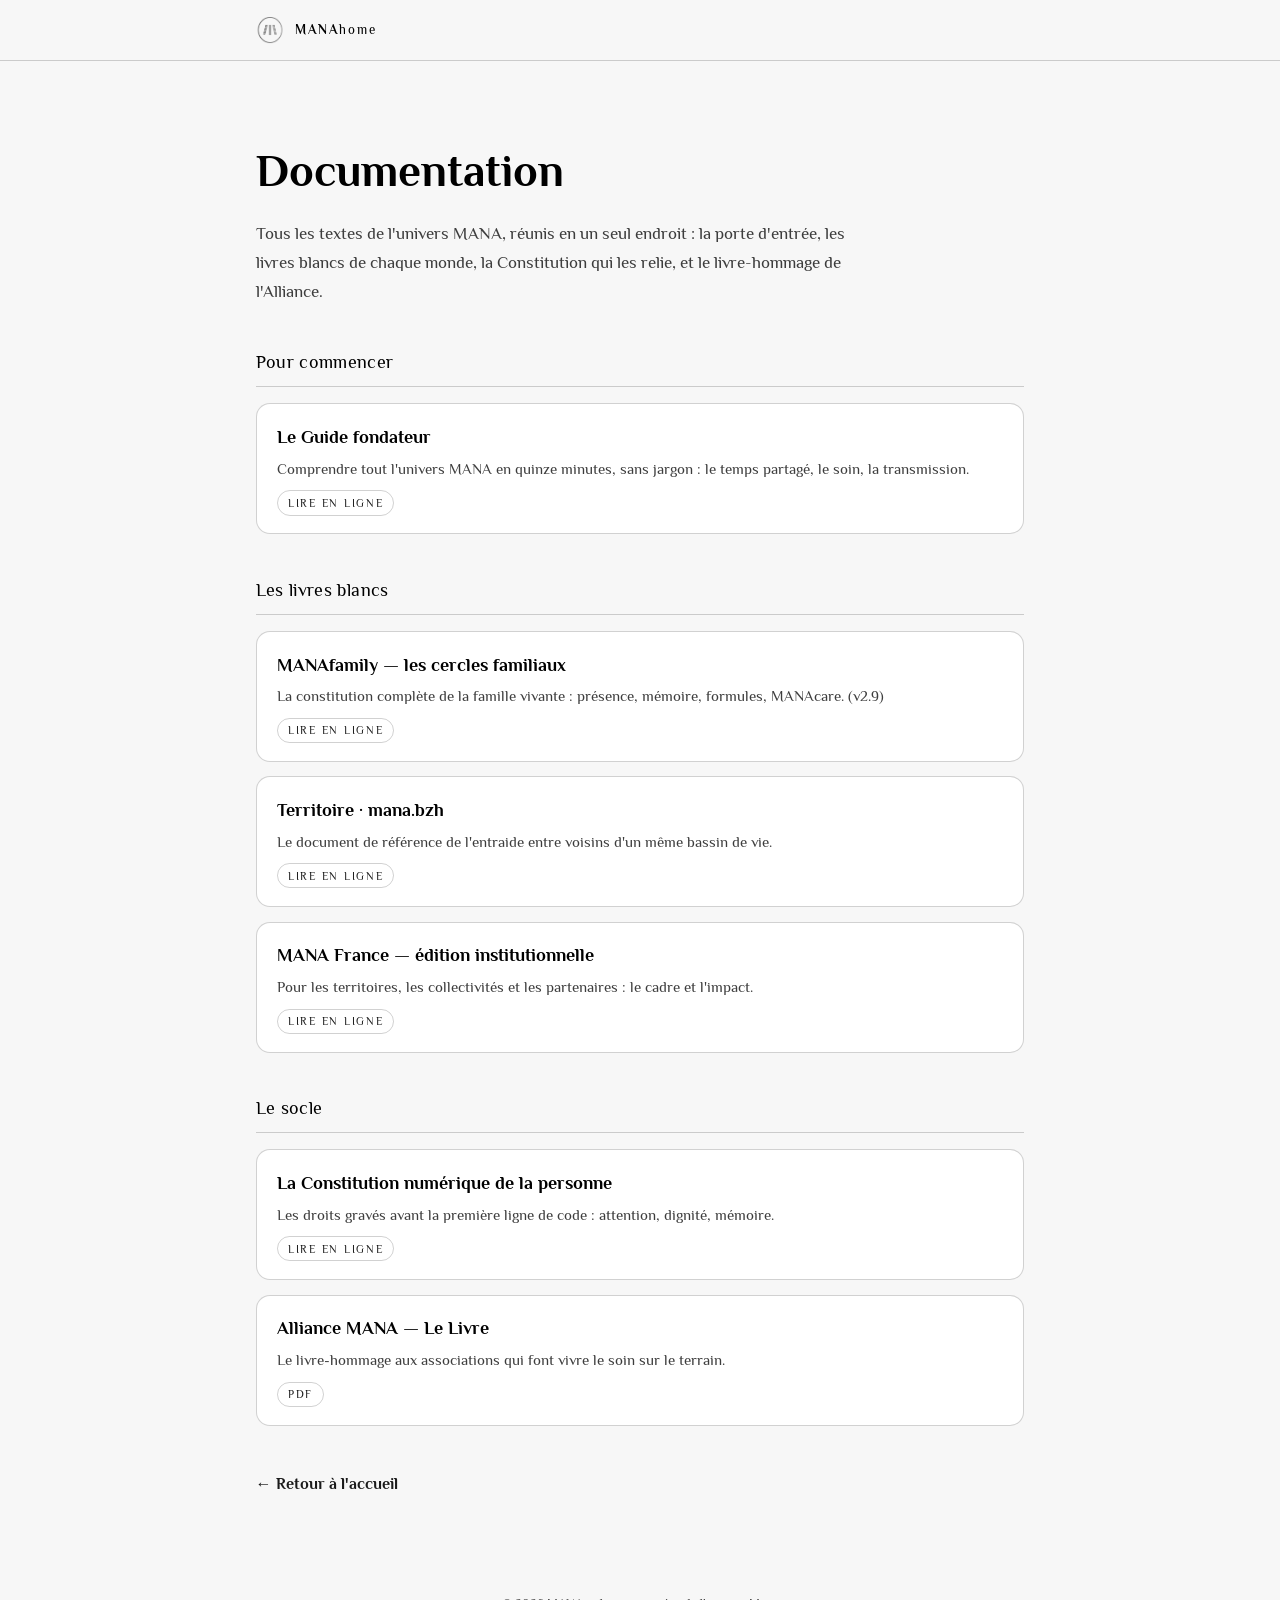
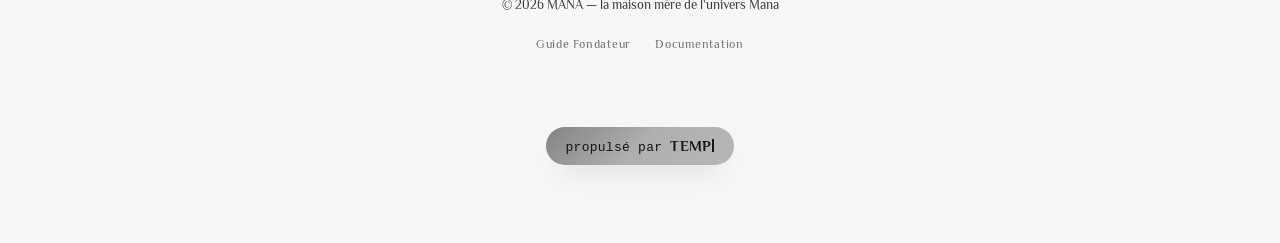
==== documentation.html @ 2c9e3135 "chore(badge): lien « propulsé par TEMPOsystem » → temposystem.eu Changement apparu dans l'arbre de t" ====
<!doctype html>
<html lang="fr">
<head>
<meta charset="UTF-8">
<meta name="viewport" content="width=device-width, initial-scale=1.0">
<title>Documentation — MANA</title>
<meta name="description" content="Tous les documents de l'univers MANA : le Guide fondateur, les livres blancs (MANAfamily, Territoire, MANA France), la Constitution numérique et le Livre de l'Alliance.">
<meta name="robots" content="index, follow">
<link rel="canonical" href="https://manahome.org/documentation.html">
<link href="https://fonts.googleapis.com/css2?family=Philosopher:ital,wght@0,400;0,700;1,400&display=swap" rel="stylesheet">
<style>
  :root{color-scheme:light;--kaki:#000000;--texte:#111111;--brume:#3d3d3d;--encre:#000000;
    --mousse:#1a1a1a;--filet:rgba(0, 0, 0, .18);--fond:#f7f7f7;
    --serif:'Philosopher','Iowan Old Style',Georgia,serif}
  *{box-sizing:border-box}
  body{margin:0;font-family:var(--serif);color:var(--texte);line-height:1.7;background:var(--fond)}
  header{border-bottom:1px solid var(--filet)}
  .nav{max-width:820px;margin:0 auto;padding:1rem 1.6rem;display:flex;align-items:center;gap:.7rem}
  .nav img{width:28px;height:28px;filter:grayscale(1)}
  .nav a{text-decoration:none;color:var(--encre);font-weight:700;letter-spacing:.16em;
    text-transform:uppercase;font-size:13px}
  main{max-width:820px;margin:0 auto;padding:clamp(2.5rem,6vw,4.5rem) 1.6rem 4rem}
  h1{font-family:var(--serif);color:var(--kaki);font-size:clamp(2rem,5vw,2.8rem);margin:0 0 .6rem}
  .intro{color:var(--brume);font-size:1.08rem;max-width:60ch;margin:0 0 2.6rem}
  h2{font-family:var(--serif);color:var(--kaki);font-weight:400;font-size:1.1rem;
    letter-spacing:.02em;margin:2.6rem 0 1rem;padding-bottom:.5rem;border-bottom:1px solid var(--filet)}
  .docs{display:grid;grid-template-columns:1fr;gap:.9rem;margin:0}
  .doc{display:block;background:#fff;border:1px solid var(--filet);border-radius:14px;
    padding:1.1rem 1.3rem;text-decoration:none;color:inherit;
    transition:border-color .18s ease, transform .18s ease, box-shadow .18s ease}
  .doc:hover{border-color:var(--kaki);transform:translateY(-2px);box-shadow:0 12px 30px -18px rgba(0,0,0,.5)}
  .doc b{display:block;font-size:1.12rem;color:var(--encre);margin-bottom:.2rem}
  .doc span{display:block;color:var(--brume);font-size:.95rem}
  .doc .fmt{display:inline-block;margin-top:.55rem;font-size:.68rem;letter-spacing:.16em;
    text-transform:uppercase;color:var(--mousse);border:1px solid var(--filet);
    border-radius:999px;padding:.15rem .6rem}
  .doc-pair{display:grid;grid-template-columns:1fr 1fr;gap:.9rem}
  @media(max-width:560px){.doc-pair{grid-template-columns:1fr}}
  .back{display:inline-block;margin-top:2.8rem;color:var(--mousse);text-decoration:none;font-weight:700}
  footer{text-align:center;color:var(--brume);font-size:.82rem;padding:2rem 1.6rem 3rem}
</style>
</head>
<body>
<header>
  <nav class="nav">
    <img src="Logo_MANA_Symbol_logo.png" alt="MANA">
    <a href="index.html">MANA<span style="font-weight:400;text-transform:lowercase">home</span></a>
  </nav>
</header>
<main>
  <h1>Documentation</h1>
  <p class="intro">Tous les textes de l'univers MANA, réunis en un seul endroit&nbsp;: la porte d'entrée,
  les livres blancs de chaque monde, la Constitution qui les relie, et le livre-hommage de l'Alliance.</p>

  <h2>Pour commencer</h2>
  <div class="docs">
    <a class="doc" href="guide-fondateur.html">
      <b>Le Guide fondateur</b>
      <span>Comprendre tout l'univers MANA en quinze minutes, sans jargon&nbsp;: le temps partagé, le soin, la transmission.</span>
      <span class="fmt">Lire en ligne</span>
    </a>
  </div>

  <h2>Les livres blancs</h2>
  <div class="docs">
    <a class="doc" href="https://manafamily.org/livre-blanc.html">
      <b>MANAfamily — les cercles familiaux</b>
      <span>La constitution complète de la famille vivante&nbsp;: présence, mémoire, formules, MANAcare. (v2.9)</span>
      <span class="fmt">Lire en ligne</span>
    </a>
    <a class="doc" href="https://www.mana.bzh/livre-blanc">
      <b>Territoire · mana.bzh</b>
      <span>Le document de référence de l'entraide entre voisins d'un même bassin de vie.</span>
      <span class="fmt">Lire en ligne</span>
    </a>
    <a class="doc" href="https://manafrance.org/livre-blanc/">
      <b>MANA France — édition institutionnelle</b>
      <span>Pour les territoires, les collectivités et les partenaires&nbsp;: le cadre et l'impact.</span>
      <span class="fmt">Lire en ligne</span>
    </a>
  </div>

  <h2>Le socle</h2>
  <div class="docs">
    <a class="doc" href="https://constitution.manahome.org">
      <b>La Constitution numérique de la personne</b>
      <span>Les droits gravés avant la première ligne de code&nbsp;: attention, dignité, mémoire.</span>
      <span class="fmt">Lire en ligne</span>
    </a>
    <a class="doc" href="Alliance-MANA-Le-Livre.pdf" download>
      <b>Alliance MANA — Le Livre</b>
      <span>Le livre-hommage aux associations qui font vivre le soin sur le terrain.</span>
      <span class="fmt">PDF</span>
    </a>
  </div>

  <a class="back" href="index.html">← Retour à l'accueil</a>
</main>
<footer>© 2026 MANA — la maison mère de l'univers Mana
  <nav aria-label="Références" style="width:100%;display:flex;gap:1.5rem;justify-content:center;margin-top:1.1rem;font-size:.78rem;letter-spacing:.06em">
    <a href="guide-fondateur.html" style="color:inherit;opacity:.72;text-decoration:none">Guide Fondateur</a>
    <a href="documentation.html" style="color:inherit;opacity:.72;text-decoration:none">Documentation</a>
  </nav>
  <!-- propulsé par TEMPOsystem (badge commun univers MANA) -->
  <style>@keyframes ptBlink{50%{opacity:0}}</style>
  <div style="width:100vw;margin-left:calc(50% - 50vw);margin-top:2rem;padding:40px 20px 30px;display:flex;justify-content:center;box-sizing:border-box">
    <a href="https://temposystem.eu" target="_blank" rel="noopener noreferrer" aria-label="propulsé par TEMPOsystem" style="display:inline-flex;align-items:center;min-height:38px;padding:9px 20px;border-radius:999px;background:linear-gradient(135deg,#838383,#afafaf,#b7b7b7);color:#141414;text-decoration:none;box-shadow:0 14px 30px -15px rgba(131, 131, 131, .55);white-space:nowrap;letter-spacing:.02em;line-height:1"><span class="pt-line" style="color:#141414"></span><span class="pt-caret" aria-hidden="true" style="display:inline-block;width:2px;height:1em;margin-left:1px;background:#141414;vertical-align:-.1em;animation:ptBlink 1s steps(1) infinite"></span></a>
  </div>
</footer>
<script>
(function(){var segs=[['propulsé par ','SF Mono',400,13],['TEMPO','Philosopher',700,15],['system','SF Mono',400,13]];var full=segs.reduce(function(a,s){return a+s[0];},'');var line=document.querySelector('.pt-line');var caret=document.querySelector('.pt-caret');if(!line)return;function fnt(f){return f==='Philosopher'?"'Philosopher',Georgia,serif":"'SF Mono',ui-monospace,'SFMono-Regular',Menlo,monospace";}function render(n){var out='',c=0;for(var k=0;k<segs.length;k++){var t=segs[k][0];if(c>=n)break;var take=Math.min(t.length,n-c);out+='<span style="font-family:'+fnt(segs[k][1])+';font-weight:'+segs[k][2]+';font-size:'+segs[k][3]+'px">'+t.slice(0,take)+'</span>';c+=take;}line.innerHTML=out;}if(matchMedia('(prefers-reduced-motion: reduce)').matches){render(full.length);if(caret)caret.style.display='none';return;}var i=0;setTimeout(function tick(){i++;render(i);if(i<full.length)setTimeout(tick,62);else if(caret){caret.style.animation='none';caret.style.transition='opacity .5s ease .8s';caret.style.opacity='0';}},450);})();
</script>
</body>
</html>
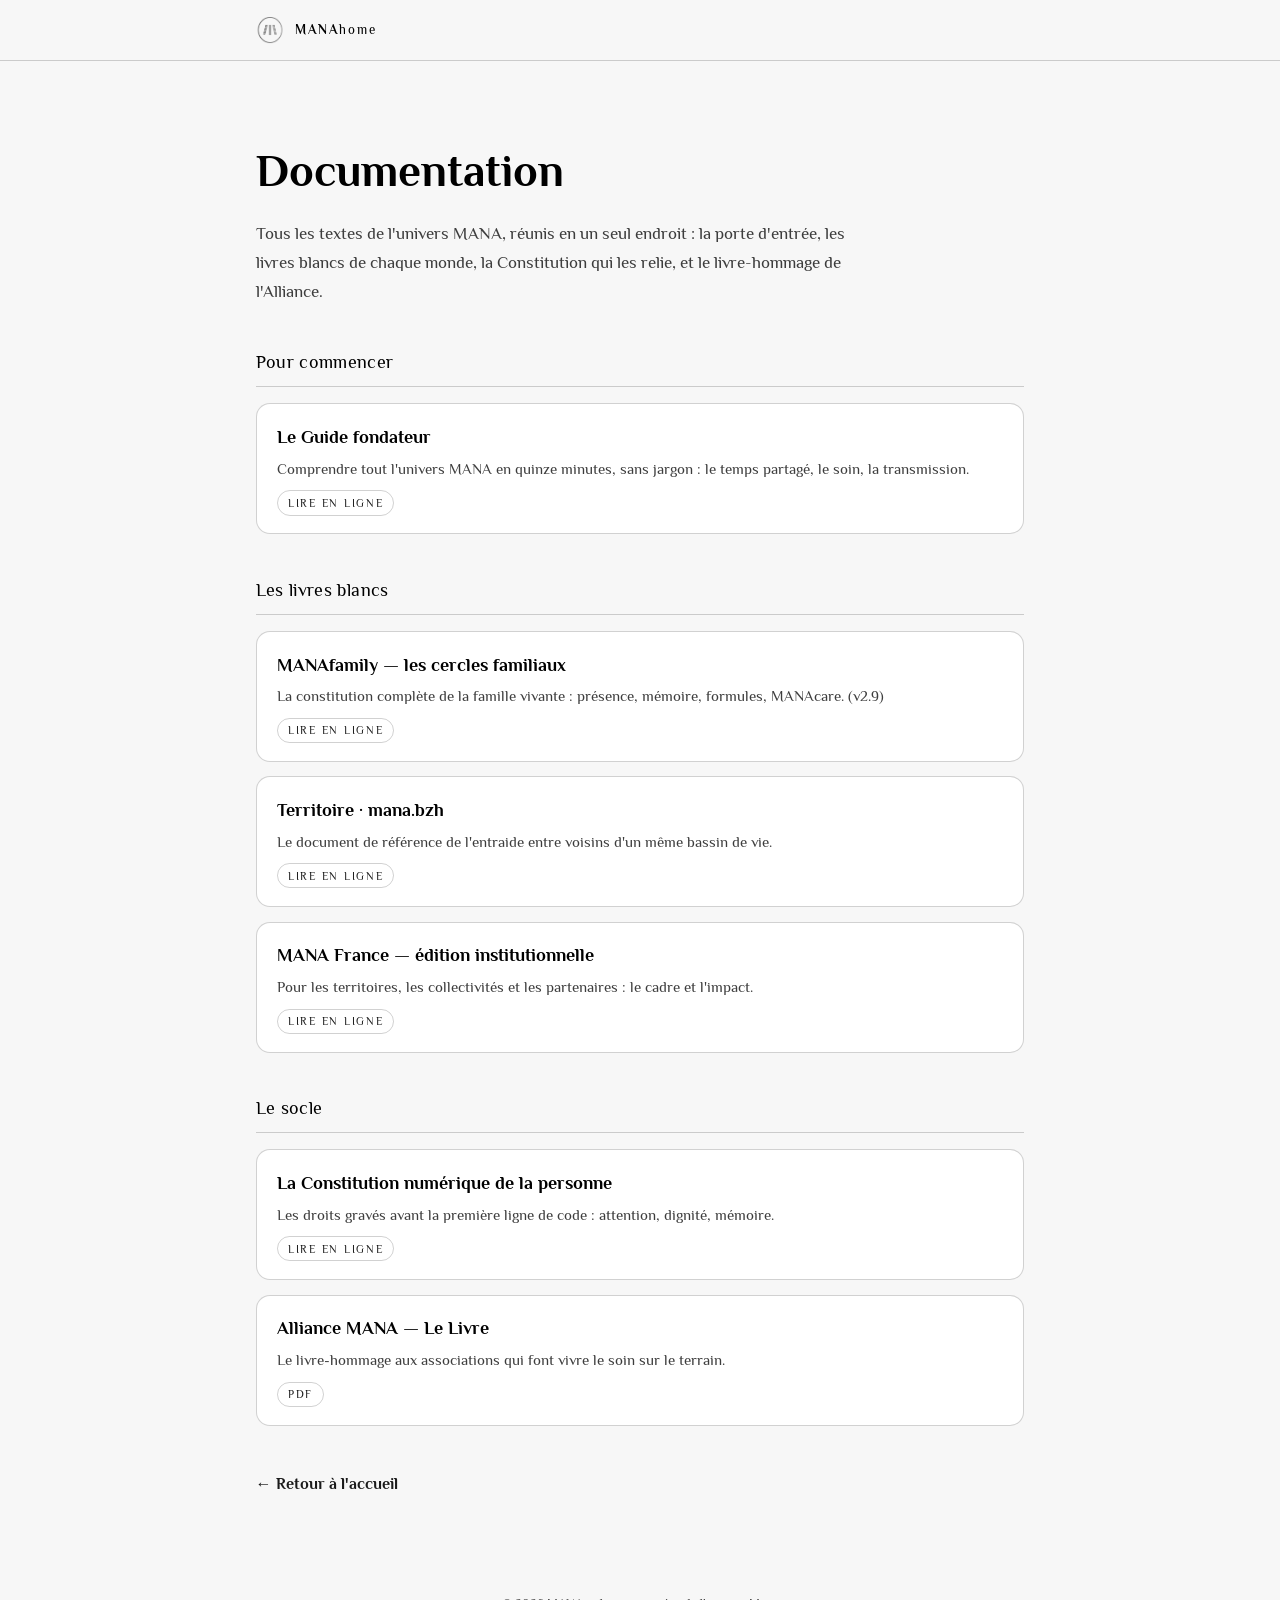
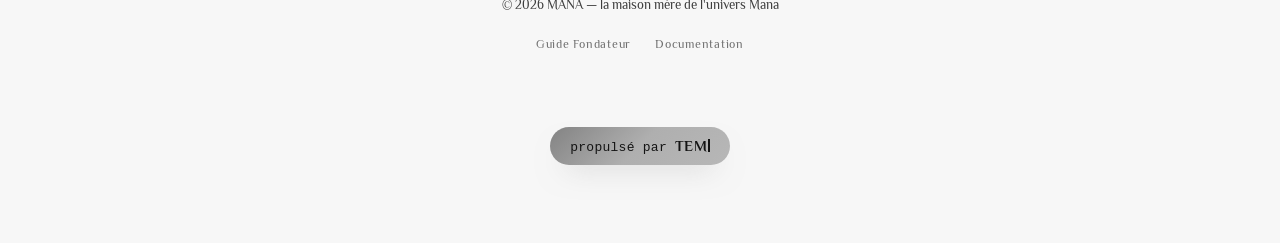
==== commit 8da8f13f: "Revert "chore(badge): lien « propulsé par TEMPOsystem » → temposystem.eu" This reverts commit 2c9e31" ====
--- a/documentation.html
+++ b/documentation.html
@@ -104,7 +104,7 @@
   <!-- propulsé par TEMPOsystem (badge commun univers MANA) -->
   <style>@keyframes ptBlink{50%{opacity:0}}</style>
   <div style="width:100vw;margin-left:calc(50% - 50vw);margin-top:2rem;padding:40px 20px 30px;display:flex;justify-content:center;box-sizing:border-box">
-    <a href="https://temposystem.eu" target="_blank" rel="noopener noreferrer" aria-label="propulsé par TEMPOsystem" style="display:inline-flex;align-items:center;min-height:38px;padding:9px 20px;border-radius:999px;background:linear-gradient(135deg,#838383,#afafaf,#b7b7b7);color:#141414;text-decoration:none;box-shadow:0 14px 30px -15px rgba(131, 131, 131, .55);white-space:nowrap;letter-spacing:.02em;line-height:1"><span class="pt-line" style="color:#141414"></span><span class="pt-caret" aria-hidden="true" style="display:inline-block;width:2px;height:1em;margin-left:1px;background:#141414;vertical-align:-.1em;animation:ptBlink 1s steps(1) infinite"></span></a>
+    <a href="https://temposystem.fr" target="_blank" rel="noopener noreferrer" aria-label="propulsé par TEMPOsystem" style="display:inline-flex;align-items:center;min-height:38px;padding:9px 20px;border-radius:999px;background:linear-gradient(135deg,#838383,#afafaf,#b7b7b7);color:#141414;text-decoration:none;box-shadow:0 14px 30px -15px rgba(131, 131, 131, .55);white-space:nowrap;letter-spacing:.02em;line-height:1"><span class="pt-line" style="color:#141414"></span><span class="pt-caret" aria-hidden="true" style="display:inline-block;width:2px;height:1em;margin-left:1px;background:#141414;vertical-align:-.1em;animation:ptBlink 1s steps(1) infinite"></span></a>
   </div>
 </footer>
 <script>
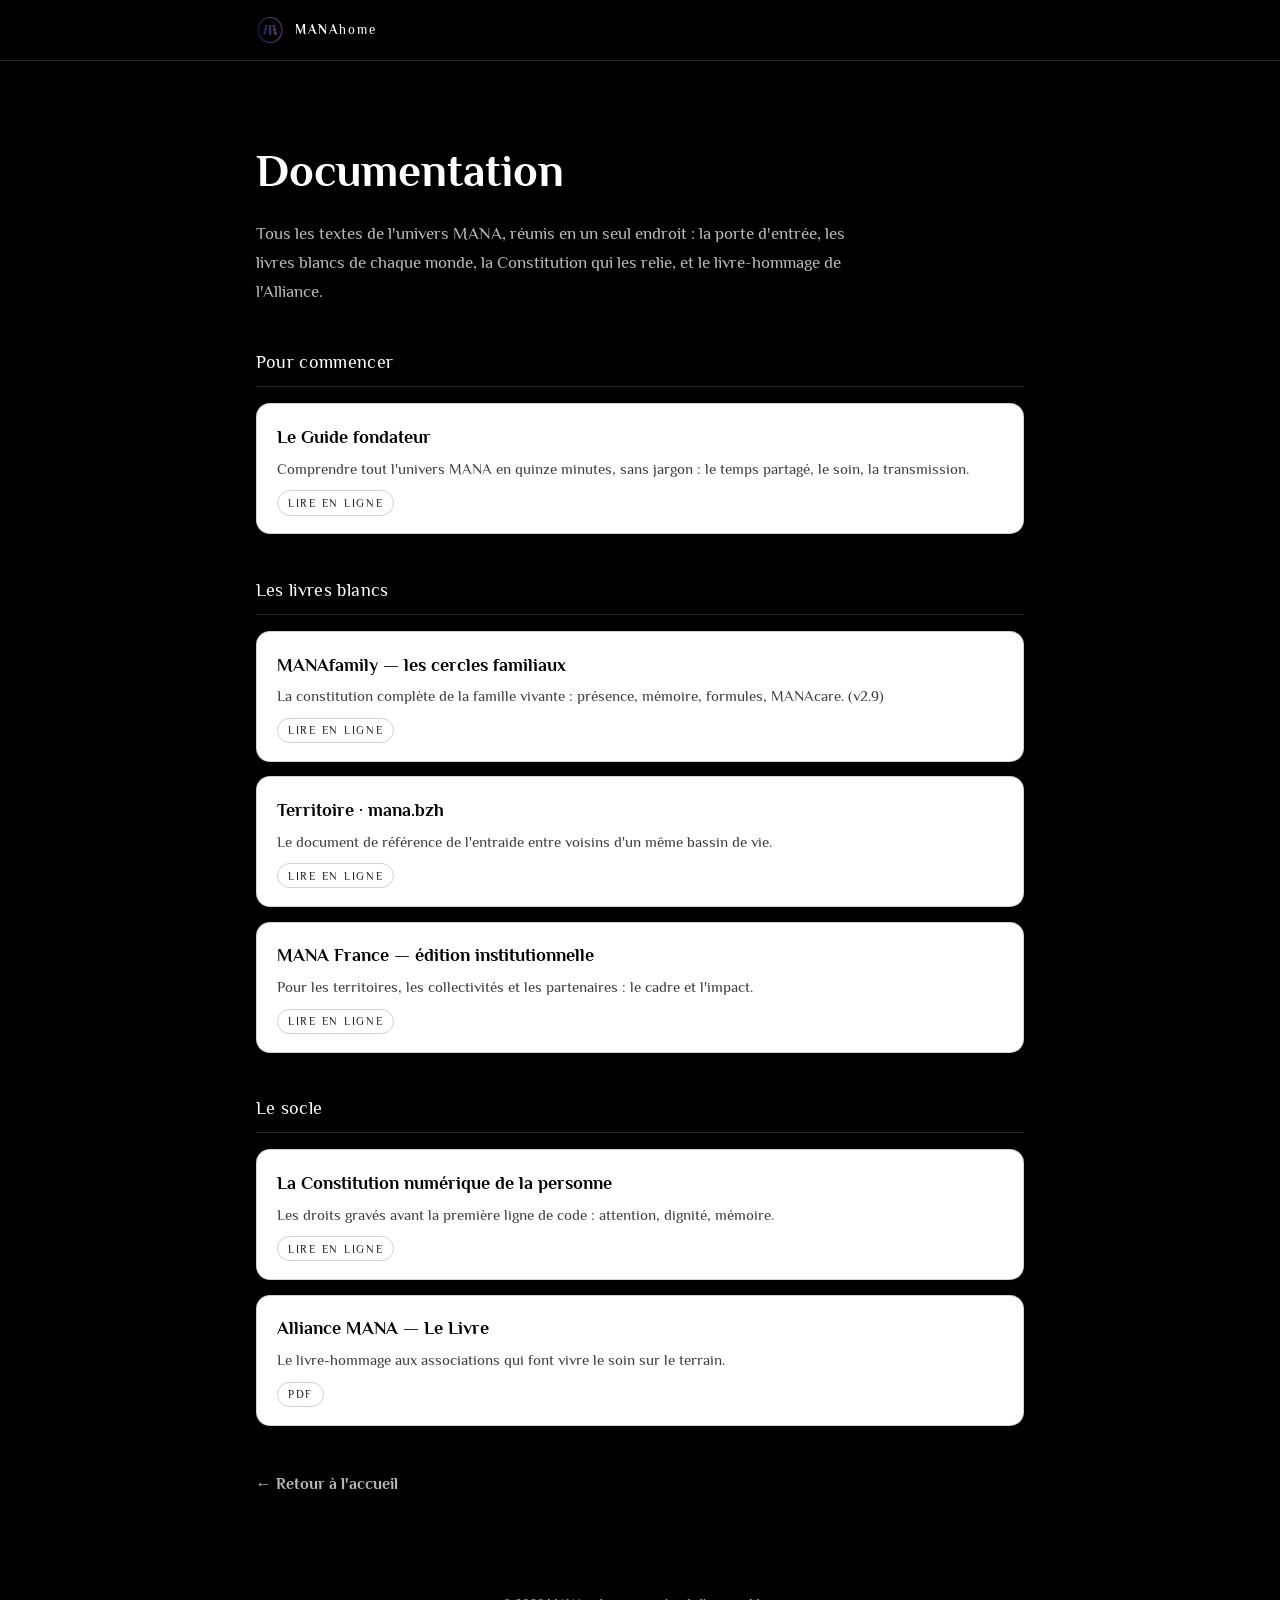
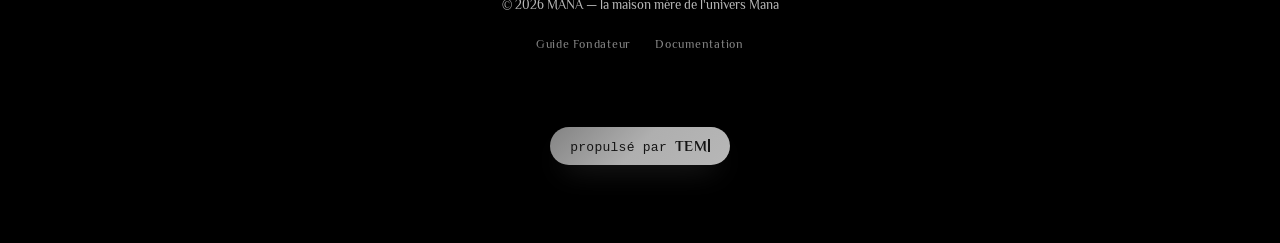
==== commit 1da95313: "style(documentation): page en fond noir, îlots blancs conservés Fond de page noir + chrome (nav, tit" ====
--- a/documentation.html
+++ b/documentation.html
@@ -9,21 +9,22 @@
 <link rel="canonical" href="https://manahome.org/documentation.html">
 <link href="https://fonts.googleapis.com/css2?family=Philosopher:ital,wght@0,400;0,700;1,400&display=swap" rel="stylesheet">
 <style>
-  :root{color-scheme:light;--kaki:#000000;--texte:#111111;--brume:#3d3d3d;--encre:#000000;
-    --mousse:#1a1a1a;--filet:rgba(0, 0, 0, .18);--fond:#f7f7f7;
+  :root{color-scheme:dark;--kaki:#000000;--texte:#eaeaea;--brume:#3d3d3d;--encre:#000000;
+    --mousse:#1a1a1a;--filet:rgba(0, 0, 0, .18);--fond:#000000;
+    --clair:rgba(255,255,255,.72);--titre:#ffffff;--filet-clair:rgba(255,255,255,.15);
     --serif:'Philosopher','Iowan Old Style',Georgia,serif}
   *{box-sizing:border-box}
   body{margin:0;font-family:var(--serif);color:var(--texte);line-height:1.7;background:var(--fond)}
-  header{border-bottom:1px solid var(--filet)}
+  header{border-bottom:1px solid var(--filet-clair)}
   .nav{max-width:820px;margin:0 auto;padding:1rem 1.6rem;display:flex;align-items:center;gap:.7rem}
-  .nav img{width:28px;height:28px;filter:grayscale(1)}
-  .nav a{text-decoration:none;color:var(--encre);font-weight:700;letter-spacing:.16em;
+  .nav img{width:28px;height:28px}
+  .nav a{text-decoration:none;color:var(--titre);font-weight:700;letter-spacing:.16em;
     text-transform:uppercase;font-size:13px}
   main{max-width:820px;margin:0 auto;padding:clamp(2.5rem,6vw,4.5rem) 1.6rem 4rem}
-  h1{font-family:var(--serif);color:var(--kaki);font-size:clamp(2rem,5vw,2.8rem);margin:0 0 .6rem}
-  .intro{color:var(--brume);font-size:1.08rem;max-width:60ch;margin:0 0 2.6rem}
-  h2{font-family:var(--serif);color:var(--kaki);font-weight:400;font-size:1.1rem;
-    letter-spacing:.02em;margin:2.6rem 0 1rem;padding-bottom:.5rem;border-bottom:1px solid var(--filet)}
+  h1{font-family:var(--serif);color:var(--titre);font-size:clamp(2rem,5vw,2.8rem);margin:0 0 .6rem}
+  .intro{color:var(--clair);font-size:1.08rem;max-width:60ch;margin:0 0 2.6rem}
+  h2{font-family:var(--serif);color:var(--titre);font-weight:400;font-size:1.1rem;
+    letter-spacing:.02em;margin:2.6rem 0 1rem;padding-bottom:.5rem;border-bottom:1px solid var(--filet-clair)}
   .docs{display:grid;grid-template-columns:1fr;gap:.9rem;margin:0}
   .doc{display:block;background:#fff;border:1px solid var(--filet);border-radius:14px;
     padding:1.1rem 1.3rem;text-decoration:none;color:inherit;
@@ -36,8 +37,8 @@
     border-radius:999px;padding:.15rem .6rem}
   .doc-pair{display:grid;grid-template-columns:1fr 1fr;gap:.9rem}
   @media(max-width:560px){.doc-pair{grid-template-columns:1fr}}
-  .back{display:inline-block;margin-top:2.8rem;color:var(--mousse);text-decoration:none;font-weight:700}
-  footer{text-align:center;color:var(--brume);font-size:.82rem;padding:2rem 1.6rem 3rem}
+  .back{display:inline-block;margin-top:2.8rem;color:var(--clair);text-decoration:none;font-weight:700}
+  footer{text-align:center;color:var(--clair);font-size:.82rem;padding:2rem 1.6rem 3rem}
 </style>
 </head>
 <body>
@@ -104,7 +105,7 @@
   <!-- propulsé par TEMPOsystem (badge commun univers MANA) -->
   <style>@keyframes ptBlink{50%{opacity:0}}</style>
   <div style="width:100vw;margin-left:calc(50% - 50vw);margin-top:2rem;padding:40px 20px 30px;display:flex;justify-content:center;box-sizing:border-box">
-    <a href="https://temposystem.fr" target="_blank" rel="noopener noreferrer" aria-label="propulsé par TEMPOsystem" style="display:inline-flex;align-items:center;min-height:38px;padding:9px 20px;border-radius:999px;background:linear-gradient(135deg,#838383,#afafaf,#b7b7b7);color:#141414;text-decoration:none;box-shadow:0 14px 30px -15px rgba(131, 131, 131, .55);white-space:nowrap;letter-spacing:.02em;line-height:1"><span class="pt-line" style="color:#141414"></span><span class="pt-caret" aria-hidden="true" style="display:inline-block;width:2px;height:1em;margin-left:1px;background:#141414;vertical-align:-.1em;animation:ptBlink 1s steps(1) infinite"></span></a>
+    <a href="https://temposystem.eu" target="_blank" rel="noopener noreferrer" aria-label="propulsé par TEMPOsystem" style="display:inline-flex;align-items:center;min-height:38px;padding:9px 20px;border-radius:999px;background:linear-gradient(135deg,#838383,#afafaf,#b7b7b7);color:#141414;text-decoration:none;box-shadow:0 14px 30px -15px rgba(131, 131, 131, .55);white-space:nowrap;letter-spacing:.02em;line-height:1"><span class="pt-line" style="color:#141414"></span><span class="pt-caret" aria-hidden="true" style="display:inline-block;width:2px;height:1em;margin-left:1px;background:#141414;vertical-align:-.1em;animation:ptBlink 1s steps(1) infinite"></span></a>
   </div>
 </footer>
 <script>
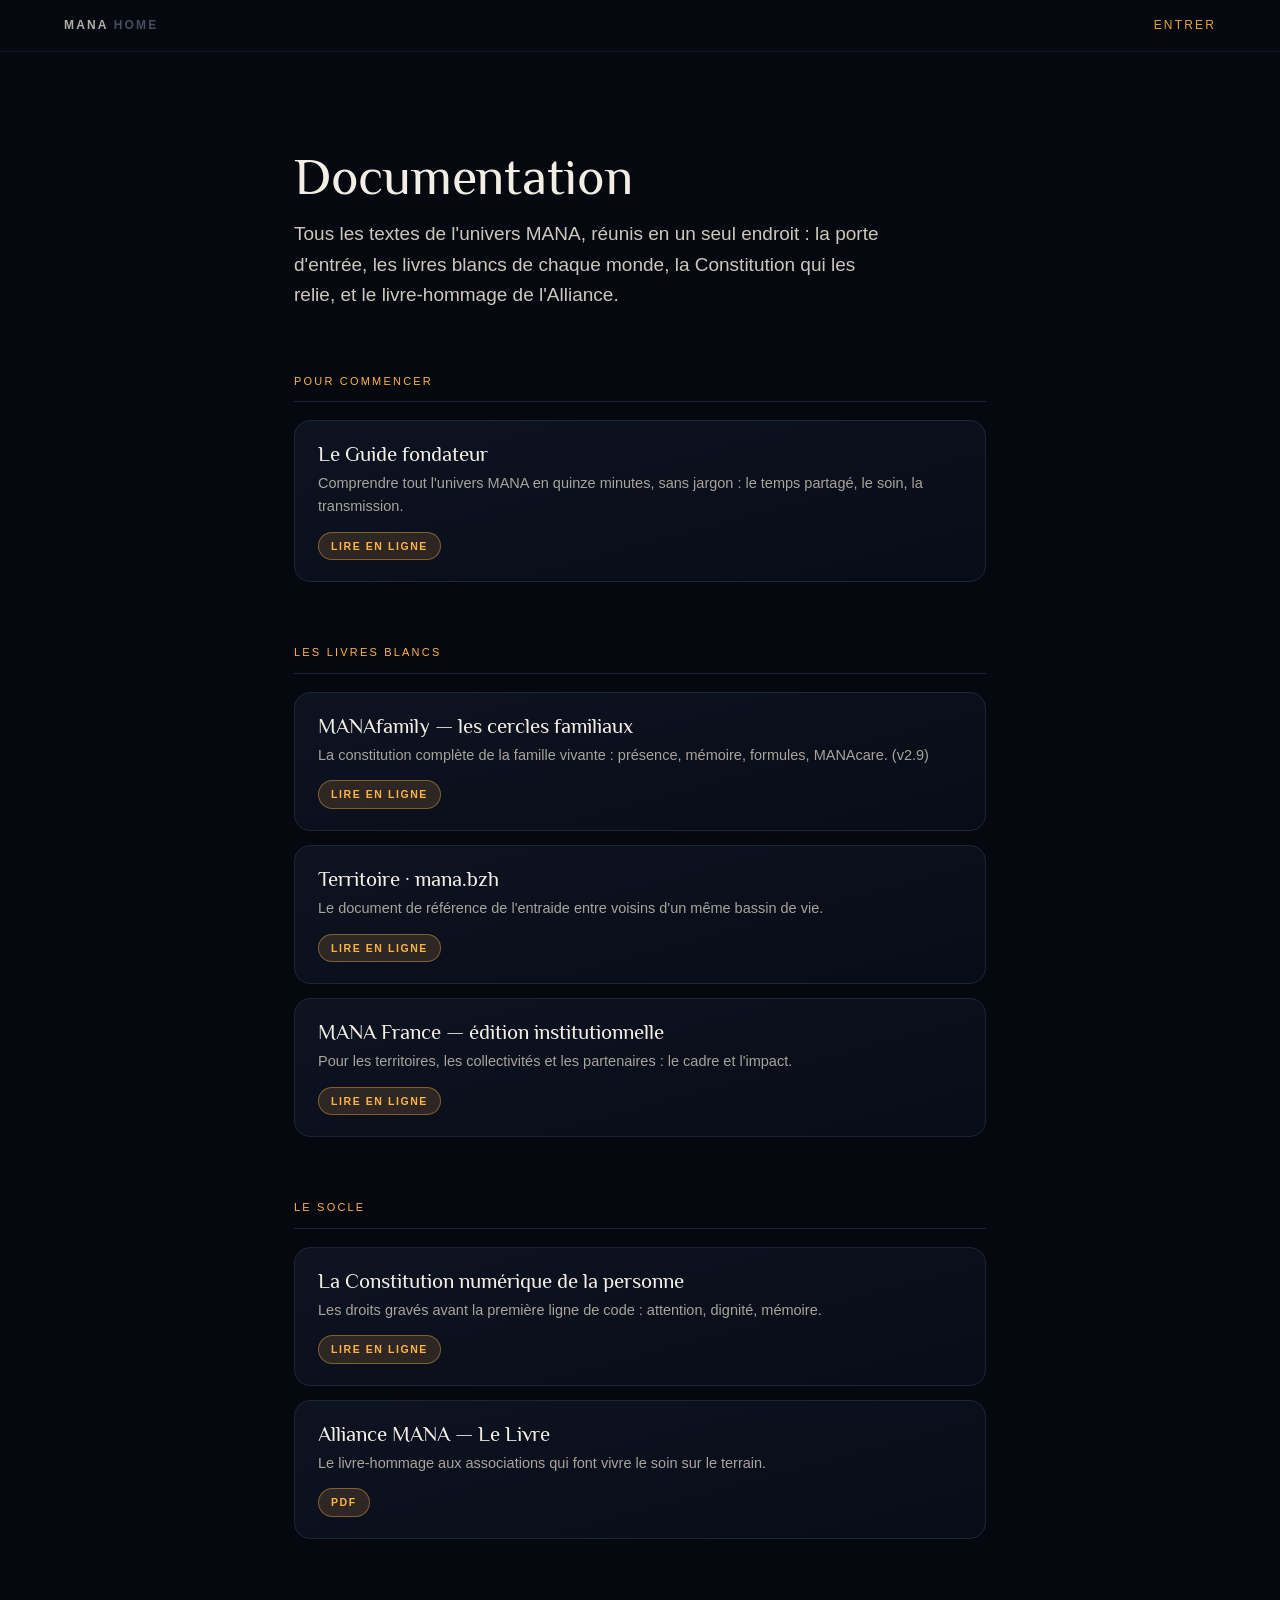
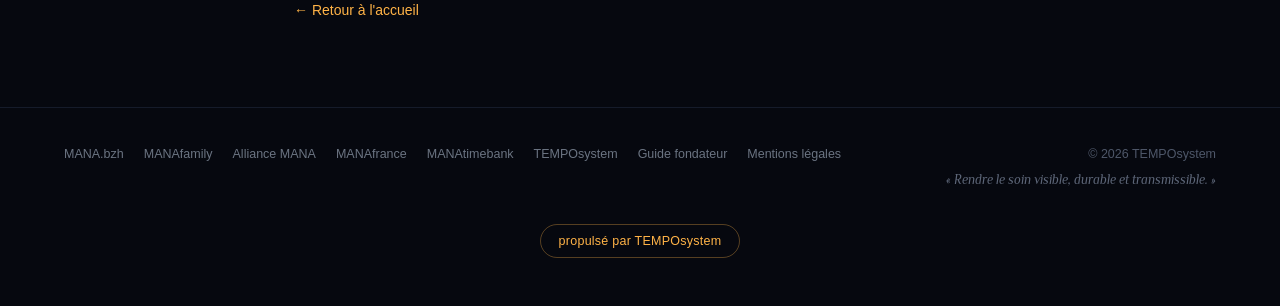
==== commit c1018556: "style(pages): documentation et mentions passent dans la nuit bzh Les deux pages atteignables depuis " ====
--- a/documentation.html
+++ b/documentation.html
@@ -6,48 +6,95 @@
 <title>Documentation — MANA</title>
 <meta name="description" content="Tous les documents de l'univers MANA : le Guide fondateur, les livres blancs (MANAfamily, Territoire, MANA France), la Constitution numérique et le Livre de l'Alliance.">
 <meta name="robots" content="index, follow">
+<link rel="icon" type="image/png" href="/favicon.png">
+<meta name="theme-color" content="#06080f">
 <link rel="canonical" href="https://manahome.org/documentation.html">
 <link href="https://fonts.googleapis.com/css2?family=Philosopher:ital,wght@0,400;0,700;1,400&display=swap" rel="stylesheet">
 <style>
-  :root{color-scheme:dark;--kaki:#000000;--texte:#eaeaea;--brume:#3d3d3d;--encre:#000000;
-    --mousse:#1a1a1a;--filet:rgba(0, 0, 0, .18);--fond:#000000;
-    --clair:rgba(255,255,255,.72);--titre:#ffffff;--filet-clair:rgba(255,255,255,.15);
-    --serif:'Philosopher','Iowan Old Style',Georgia,serif}
-  *{box-sizing:border-box}
-  body{margin:0;font-family:var(--serif);color:var(--texte);line-height:1.7;background:var(--fond)}
-  header{border-bottom:1px solid var(--filet-clair)}
-  .nav{max-width:820px;margin:0 auto;padding:1rem 1.6rem;display:flex;align-items:center;gap:.7rem}
-  .nav img{width:28px;height:28px}
-  .nav a{text-decoration:none;color:var(--titre);font-weight:700;letter-spacing:.16em;
-    text-transform:uppercase;font-size:13px}
-  main{max-width:820px;margin:0 auto;padding:clamp(2.5rem,6vw,4.5rem) 1.6rem 4rem}
-  h1{font-family:var(--serif);color:var(--titre);font-size:clamp(2rem,5vw,2.8rem);margin:0 0 .6rem}
-  .intro{color:var(--clair);font-size:1.08rem;max-width:60ch;margin:0 0 2.6rem}
-  h2{font-family:var(--serif);color:var(--titre);font-weight:400;font-size:1.1rem;
-    letter-spacing:.02em;margin:2.6rem 0 1rem;padding-bottom:.5rem;border-bottom:1px solid var(--filet-clair)}
-  .docs{display:grid;grid-template-columns:1fr;gap:.9rem;margin:0}
-  .doc{display:block;background:#fff;border:1px solid var(--filet);border-radius:14px;
-    padding:1.1rem 1.3rem;text-decoration:none;color:inherit;
-    transition:border-color .18s ease, transform .18s ease, box-shadow .18s ease}
-  .doc:hover{border-color:var(--kaki);transform:translateY(-2px);box-shadow:0 12px 30px -18px rgba(0,0,0,.5)}
-  .doc b{display:block;font-size:1.12rem;color:var(--encre);margin-bottom:.2rem}
-  .doc span{display:block;color:var(--brume);font-size:.95rem}
-  .doc .fmt{display:inline-block;margin-top:.55rem;font-size:.68rem;letter-spacing:.16em;
-    text-transform:uppercase;color:var(--mousse);border:1px solid var(--filet);
-    border-radius:999px;padding:.15rem .6rem}
-  .doc-pair{display:grid;grid-template-columns:1fr 1fr;gap:.9rem}
+  /* Même grammaire que l'accueil : la nuit de mana.bzh, ambre, Philosopher
+     pour les titres et sans-serif système pour le texte courant. */
+  :root{
+    color-scheme:dark;
+    --du:#06080f; --du-3:#0a0e19;
+    --gwenn:#f2eee4; --gwenn-dim:#a8a49b;
+    --mana:#ffb347; --granit:#5d6678; --filet:#1e2536;
+    --display:'Philosopher','Iowan Old Style','Palatino Linotype',Georgia,serif;
+    --sans:-apple-system,BlinkMacSystemFont,'SF Pro Text','SF Pro Display','Helvetica Neue',Segoe UI,Roboto,sans-serif;
+    --pad:clamp(20px,5vw,64px);
+  }
+  *{box-sizing:border-box;margin:0;padding:0}
+  html{-webkit-text-size-adjust:100%}
+  body{background:var(--du);color:var(--gwenn);font-family:var(--sans);font-weight:300;
+    font-size:16px;line-height:1.6;-webkit-font-smoothing:antialiased}
+  a{color:inherit}
+  ::selection{background:var(--mana);color:var(--du)}
+  h1{font-family:var(--display);font-weight:400;line-height:1.1;letter-spacing:-.005em}
+
+  /* barre du haut — la même que l'accueil, posée sur un filet */
+  .brand{display:flex;justify-content:space-between;align-items:center;gap:14px;
+    padding:16px var(--pad);font-size:12px;letter-spacing:.18em;text-transform:uppercase;
+    border-bottom:1px solid #151b2a}
+  .brand a{color:var(--gwenn);text-decoration:none;opacity:.72;transition:opacity .2s}
+  .brand a:hover{opacity:1}
+  .brand .mark{font-weight:600}
+  .brand .mark .dim{color:var(--granit)}
+  .brand .right{display:flex;align-items:center;gap:clamp(12px,3vw,22px)}
+  .brand .right .enter{color:var(--mana);opacity:.9}
+
+  main{max-width:820px;margin:0 auto;padding:clamp(56px,9vw,96px) var(--pad) 84px}
+  h1{font-size:clamp(32px,5.6vw,52px);margin-bottom:14px}
+  .intro{font-size:clamp(16.5px,2vw,19px);color:#cdc8bd;max-width:56ch;margin-bottom:12px}
+
+  /* les intertitres reprennent l'eyebrow ambre de l'accueil */
+  h2{font-family:var(--sans);font-size:11px;font-weight:500;letter-spacing:.2em;
+    text-transform:uppercase;color:var(--mana);
+    margin:clamp(44px,6vw,62px) 0 18px;padding-bottom:11px;border-bottom:1px solid var(--filet)}
+
+  .docs{display:grid;grid-template-columns:1fr;gap:14px}
+  .doc{display:block;border:1px solid var(--filet);border-radius:16px;
+    background:linear-gradient(165deg,#0e1322,#080c17);padding:21px 23px;
+    text-decoration:none;color:inherit;transition:border-color .3s,transform .3s}
+  .doc:hover{border-color:rgba(255,179,71,.42);transform:translateY(-3px)}
+  .doc b{display:block;font-family:var(--display);font-weight:400;font-size:21px;
+    color:var(--gwenn);margin-bottom:6px;line-height:1.15}
+  .doc span{display:block;color:#a8a49b;font-size:14.5px}
+  .doc .fmt{display:inline-block;margin-top:13px;font-size:10.5px;letter-spacing:.15em;
+    text-transform:uppercase;font-weight:600;color:var(--mana);
+    border:1px solid rgba(255,179,71,.4);background:rgba(255,179,71,.14);
+    border-radius:100px;padding:5px 12px}
+  .doc-pair{display:grid;grid-template-columns:1fr 1fr;gap:14px}
   @media(max-width:560px){.doc-pair{grid-template-columns:1fr}}
-  .back{display:inline-block;margin-top:2.8rem;color:var(--clair);text-decoration:none;font-weight:700}
-  footer{text-align:center;color:var(--clair);font-size:.82rem;padding:2rem 1.6rem 3rem}
+
+  .back{display:inline-block;margin-top:clamp(44px,6vw,60px);color:var(--mana);
+    text-decoration:none;font-size:14px;font-weight:500}
+  .back:hover{text-decoration:underline;text-underline-offset:4px}
+
+  footer{padding:36px var(--pad) 48px;border-top:1px solid #151b2a}
+  .foot-in{max-width:1180px;margin:0 auto;display:flex;justify-content:space-between;
+    gap:22px;flex-wrap:wrap;font-size:12.5px;color:#4e5769}
+  .foot-links{display:flex;flex-wrap:wrap;gap:8px 20px}
+  .foot-links a{color:#6b7482;text-decoration:none;transition:color .2s}
+  .foot-links a:hover{color:var(--mana)}
+  .foot-bas{display:flex;flex-direction:column;gap:6px;text-align:right}
+  .foot-bas .devise{font-family:var(--display);font-style:italic;color:var(--granit)}
+  @media(max-width:640px){.foot-bas{text-align:left}}
+  .powered{display:flex;justify-content:center;margin-top:34px}
+  .powered a{display:inline-flex;align-items:center;min-height:34px;padding:8px 18px;
+    border-radius:999px;border:1px solid rgba(255,179,71,.32);color:var(--mana);
+    text-decoration:none;font-size:12.5px;letter-spacing:.02em;line-height:1;
+    transition:background .2s}
+  .powered a:hover{background:rgba(255,179,71,.08)}
 </style>
 </head>
 <body>
-<header>
-  <nav class="nav">
-    <img src="Logo_MANA_Symbol_logo.png" alt="MANA">
-    <a href="index.html">MANA<span style="font-weight:400;text-transform:lowercase">home</span></a>
-  </nav>
-</header>
+
+<div class="brand">
+  <a href="index.html" class="mark">MANA <span class="dim">HOME</span></a>
+  <div class="right">
+    <a class="enter" href="https://mana.bzh">Entrer</a>
+  </div>
+</div>
+
 <main>
   <h1>Documentation</h1>
   <p class="intro">Tous les textes de l'univers MANA, réunis en un seul endroit&nbsp;: la porte d'entrée,
@@ -97,19 +144,27 @@
 
   <a class="back" href="index.html">← Retour à l'accueil</a>
 </main>
-<footer>© 2026 MANA — la maison mère de l'univers Mana
-  <nav aria-label="Références" style="width:100%;display:flex;gap:1.5rem;justify-content:center;margin-top:1.1rem;font-size:.78rem;letter-spacing:.06em">
-    <a href="guide-fondateur.html" style="color:inherit;opacity:.72;text-decoration:none">Guide Fondateur</a>
-    <a href="documentation.html" style="color:inherit;opacity:.72;text-decoration:none">Documentation</a>
-  </nav>
-  <!-- propulsé par TEMPOsystem (badge commun univers MANA) -->
-  <style>@keyframes ptBlink{50%{opacity:0}}</style>
-  <div style="width:100vw;margin-left:calc(50% - 50vw);margin-top:2rem;padding:40px 20px 30px;display:flex;justify-content:center;box-sizing:border-box">
-    <a href="https://temposystem.eu" target="_blank" rel="noopener noreferrer" aria-label="propulsé par TEMPOsystem" style="display:inline-flex;align-items:center;min-height:38px;padding:9px 20px;border-radius:999px;background:linear-gradient(135deg,#838383,#afafaf,#b7b7b7);color:#141414;text-decoration:none;box-shadow:0 14px 30px -15px rgba(131, 131, 131, .55);white-space:nowrap;letter-spacing:.02em;line-height:1"><span class="pt-line" style="color:#141414"></span><span class="pt-caret" aria-hidden="true" style="display:inline-block;width:2px;height:1em;margin-left:1px;background:#141414;vertical-align:-.1em;animation:ptBlink 1s steps(1) infinite"></span></a>
+
+<footer>
+  <div class="foot-in">
+    <nav class="foot-links" aria-label="L'univers MANA">
+      <a href="https://mana.bzh">MANA.bzh</a>
+      <a href="https://manafamily.org">MANAfamily</a>
+      <a href="https://alliancemana.org">Alliance MANA</a>
+      <a href="https://manafrance.org">MANAfrance</a>
+      <a href="https://manatimebank.org">MANAtimebank</a>
+      <a href="https://temposystem.fr">TEMPOsystem</a>
+      <a href="guide-fondateur.html">Guide fondateur</a>
+      <a href="mentions.html">Mentions légales</a>
+    </nav>
+    <div class="foot-bas">
+      <span>© 2026 TEMPOsystem</span>
+      <span class="devise">« Rendre le soin visible, durable et transmissible. »</span>
+    </div>
+  </div>
+  <div class="powered">
+    <a href="https://temposystem.eu" target="_blank" rel="noopener noreferrer">propulsé par TEMPOsystem</a>
   </div>
 </footer>
-<script>
-(function(){var segs=[['propulsé par ','SF Mono',400,13],['TEMPO','Philosopher',700,15],['system','SF Mono',400,13]];var full=segs.reduce(function(a,s){return a+s[0];},'');var line=document.querySelector('.pt-line');var caret=document.querySelector('.pt-caret');if(!line)return;function fnt(f){return f==='Philosopher'?"'Philosopher',Georgia,serif":"'SF Mono',ui-monospace,'SFMono-Regular',Menlo,monospace";}function render(n){var out='',c=0;for(var k=0;k<segs.length;k++){var t=segs[k][0];if(c>=n)break;var take=Math.min(t.length,n-c);out+='<span style="font-family:'+fnt(segs[k][1])+';font-weight:'+segs[k][2]+';font-size:'+segs[k][3]+'px">'+t.slice(0,take)+'</span>';c+=take;}line.innerHTML=out;}if(matchMedia('(prefers-reduced-motion: reduce)').matches){render(full.length);if(caret)caret.style.display='none';return;}var i=0;setTimeout(function tick(){i++;render(i);if(i<full.length)setTimeout(tick,62);else if(caret){caret.style.animation='none';caret.style.transition='opacity .5s ease .8s';caret.style.opacity='0';}},450);})();
-</script>
 </body>
 </html>
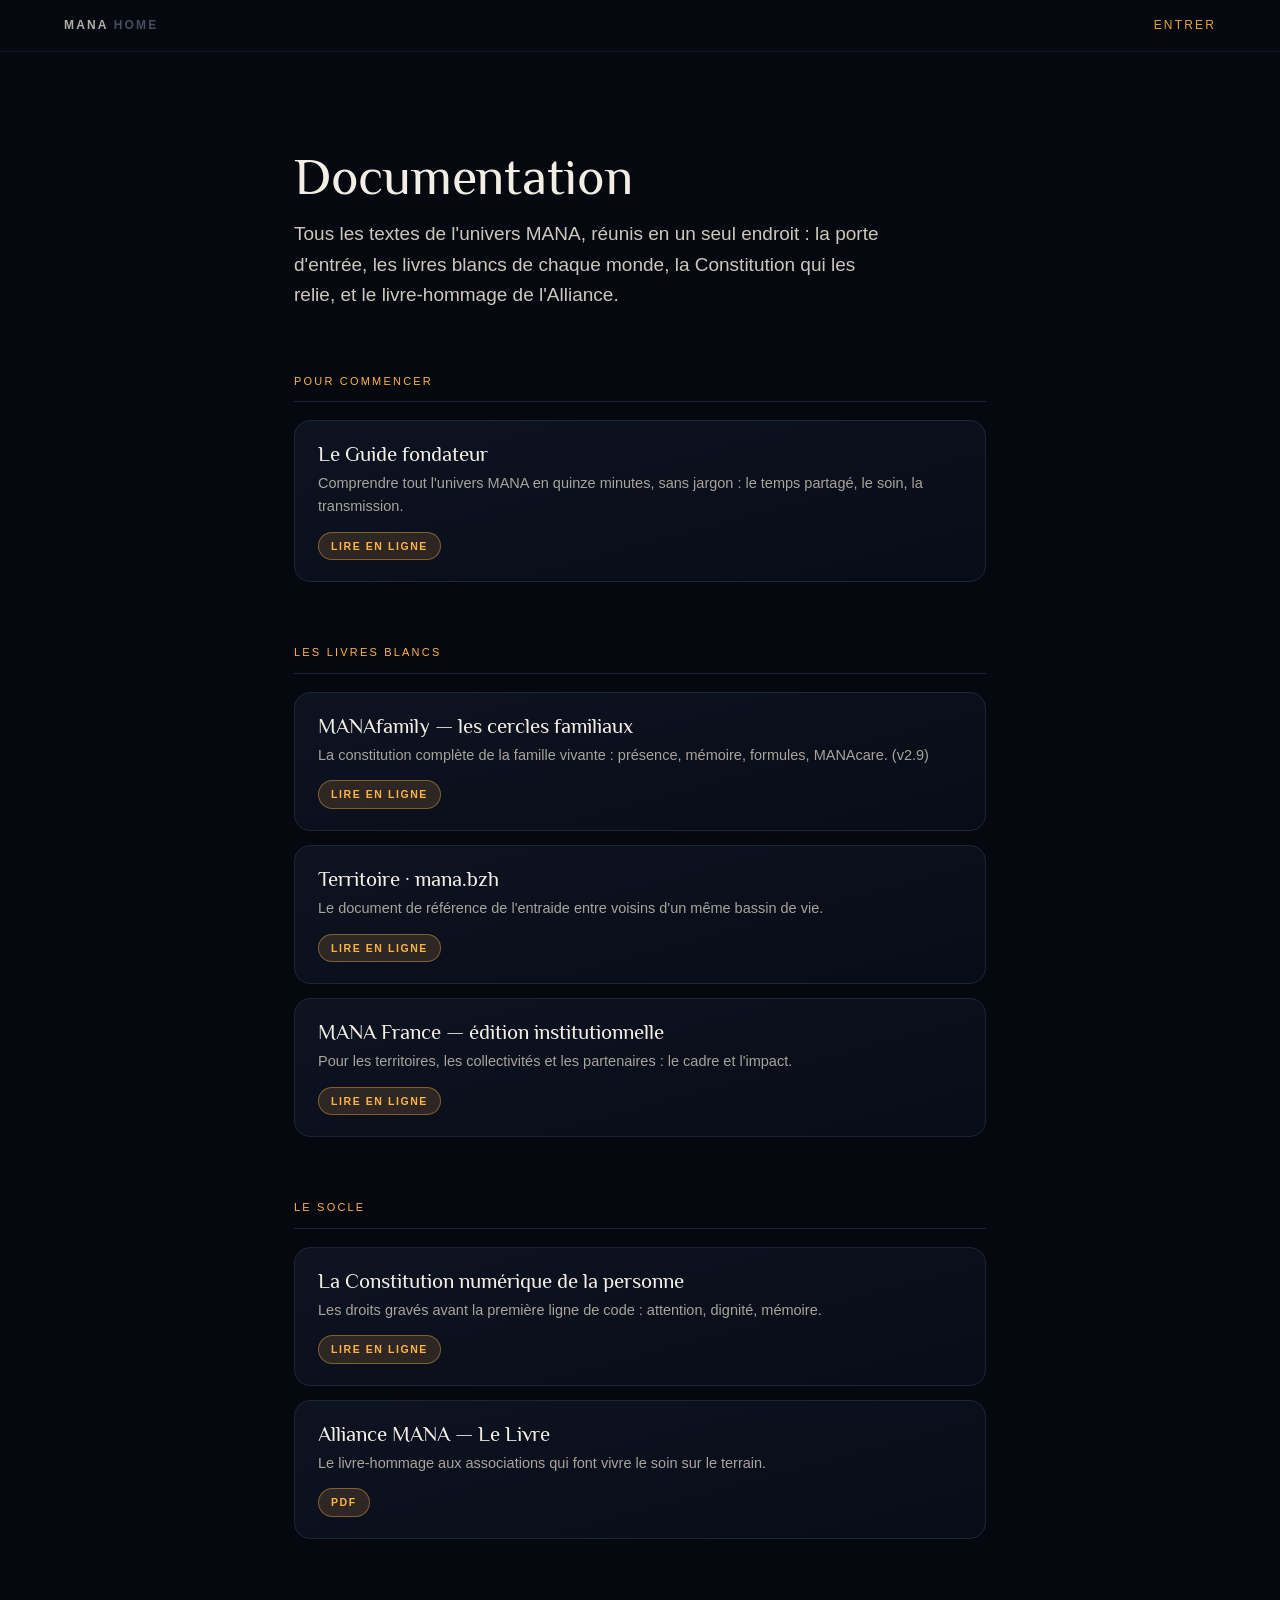
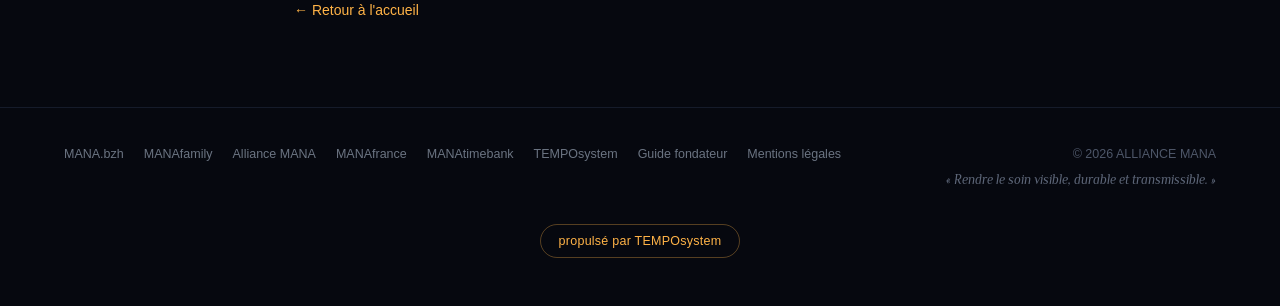
==== commit e5edfc5f: "fix(footer): le copyright revient à ALLIANCE MANA sur les 3 pages Cohérent avec l'éditeur déclaré da" ====
--- a/documentation.html
+++ b/documentation.html
@@ -158,7 +158,7 @@
       <a href="mentions.html">Mentions légales</a>
     </nav>
     <div class="foot-bas">
-      <span>© 2026 TEMPOsystem</span>
+      <span>© 2026 ALLIANCE MANA</span>
       <span class="devise">« Rendre le soin visible, durable et transmissible. »</span>
     </div>
   </div>
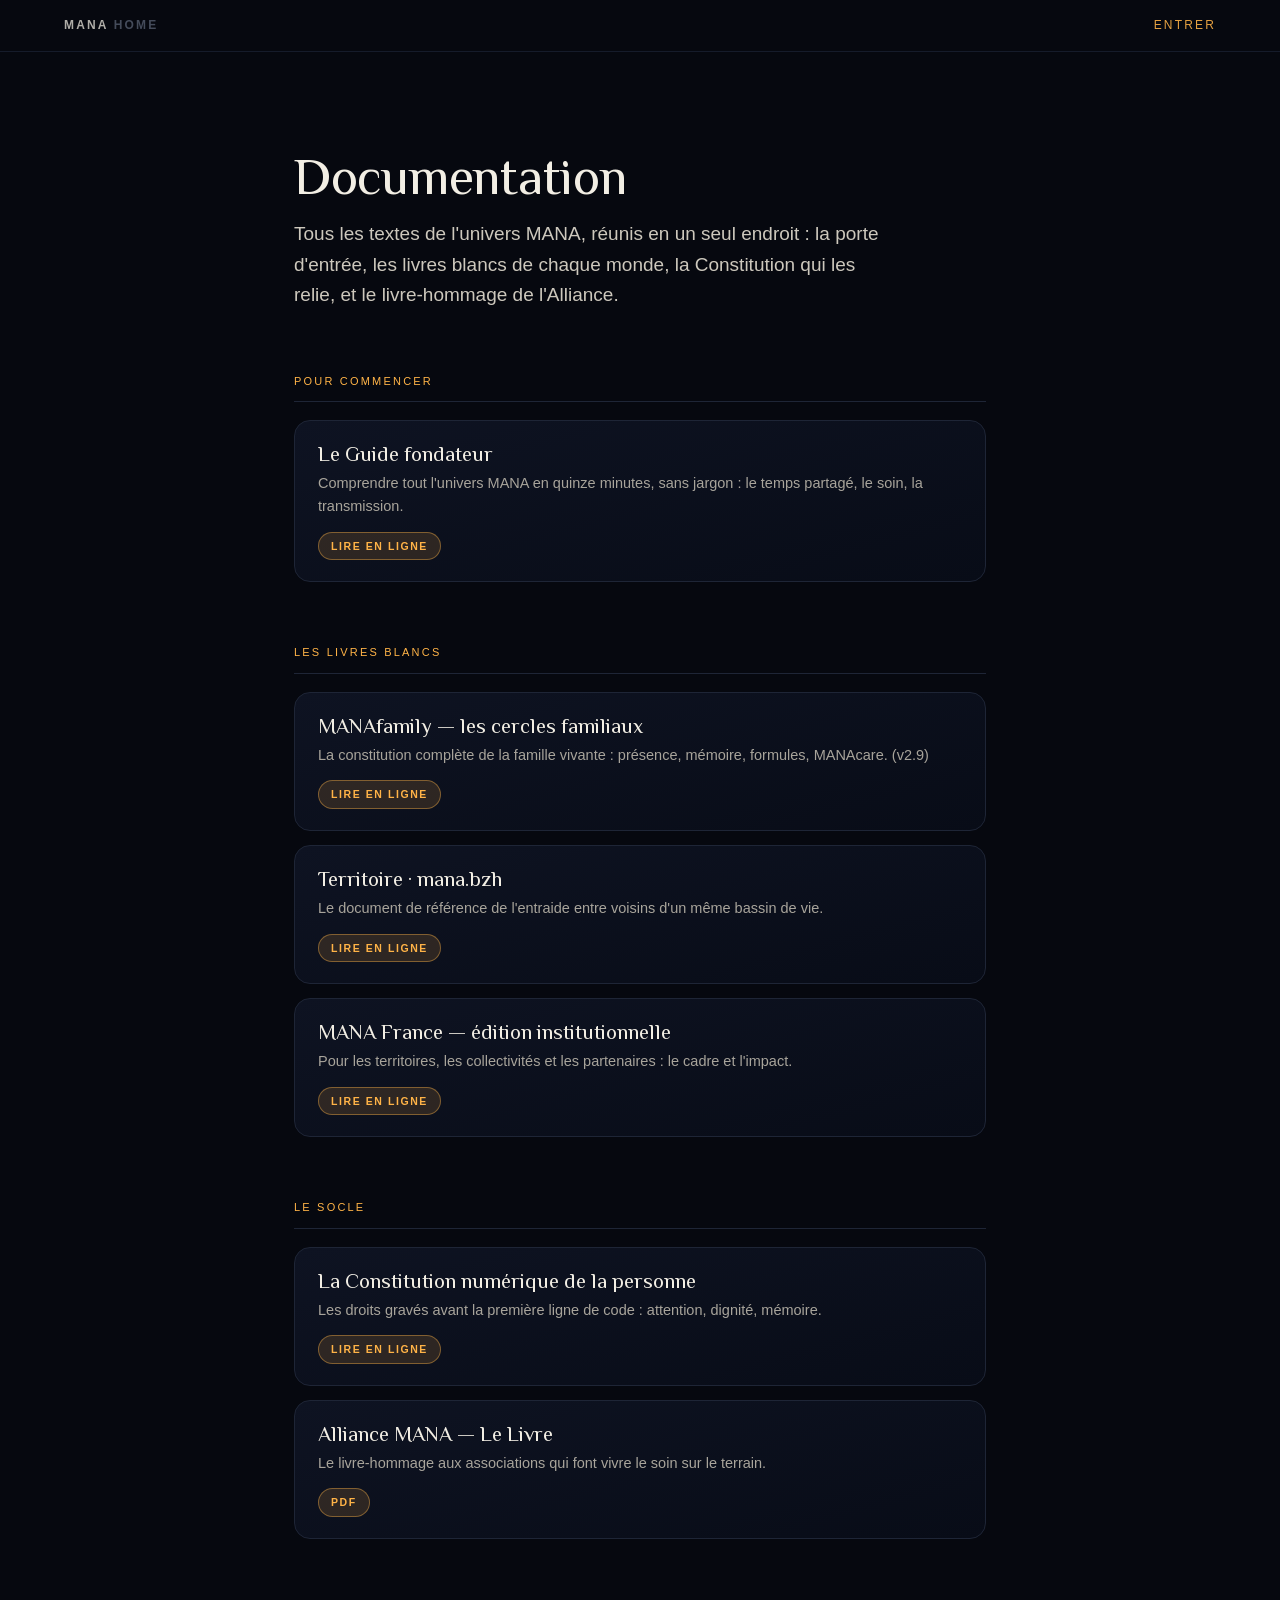
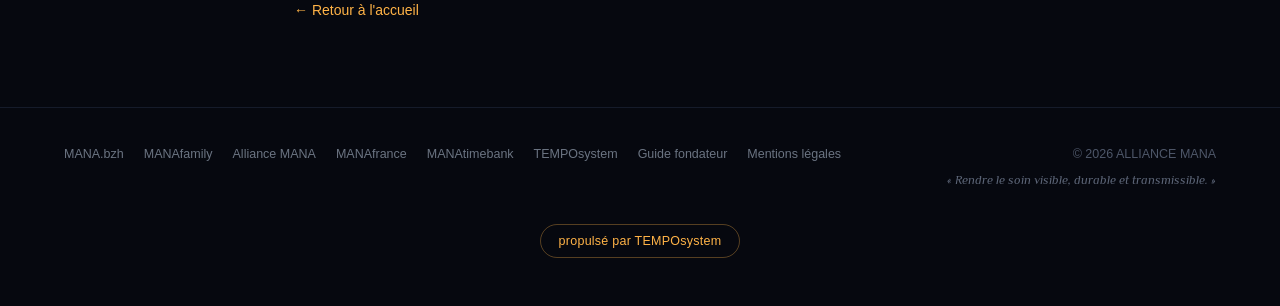
==== commit 43e1873a: "feat(souveraineté): Philosopher auto-hébergée + PI conforme à l'INPI Polices — les 5 pages chargeaie" ====
--- a/documentation.html
+++ b/documentation.html
@@ -9,7 +9,23 @@
 <link rel="icon" type="image/png" href="/favicon.png">
 <meta name="theme-color" content="#06080f">
 <link rel="canonical" href="https://manahome.org/documentation.html">
-<link href="https://fonts.googleapis.com/css2?family=Philosopher:ital,wght@0,400;0,700;1,400&display=swap" rel="stylesheet">
+<!-- Philosopher auto-hébergée : aucune requête vers Google Fonts
+     (souveraineté + l'IP du visiteur ne part pas chez un tiers). -->
+<link rel="preload" href="/fonts/philosopher-latin-400.woff2" as="font" type="font/woff2" crossorigin>
+<style>
+  @font-face { font-family:'Philosopher'; font-style:normal; font-weight:400; font-display:swap;
+    src:url('/fonts/philosopher-latin-400.woff2') format('woff2');
+    unicode-range:U+0000-00FF, U+0131, U+0152-0153, U+02BB-02BC, U+02C6, U+02DA, U+02DC, U+2000-206F, U+2074, U+20AC, U+2122, U+2191, U+2193, U+2212, U+2215, U+FEFF, U+FFFD; }
+  @font-face { font-family:'Philosopher'; font-style:normal; font-weight:700; font-display:swap;
+    src:url('/fonts/philosopher-latin-700.woff2') format('woff2');
+    unicode-range:U+0000-00FF, U+0131, U+0152-0153, U+02BB-02BC, U+02C6, U+02DA, U+02DC, U+2000-206F, U+2074, U+20AC, U+2122, U+2191, U+2193, U+2212, U+2215, U+FEFF, U+FFFD; }
+  @font-face { font-family:'Philosopher'; font-style:italic; font-weight:400; font-display:swap;
+    src:url('/fonts/philosopher-latin-400-italic.woff2') format('woff2');
+    unicode-range:U+0000-00FF, U+0131, U+0152-0153, U+02BB-02BC, U+02C6, U+02DA, U+02DC, U+2000-206F, U+2074, U+20AC, U+2122, U+2191, U+2193, U+2212, U+2215, U+FEFF, U+FFFD; }
+  @font-face { font-family:'Philosopher'; font-style:italic; font-weight:700; font-display:swap;
+    src:url('/fonts/philosopher-latin-700-italic.woff2') format('woff2');
+    unicode-range:U+0000-00FF, U+0131, U+0152-0153, U+02BB-02BC, U+02C6, U+02DA, U+02DC, U+2000-206F, U+2074, U+20AC, U+2122, U+2191, U+2193, U+2212, U+2215, U+FEFF, U+FFFD; }
+</style>
 <style>
   /* Même grammaire que l'accueil : la nuit de mana.bzh, ambre, Philosopher
      pour les titres et sans-serif système pour le texte courant. */
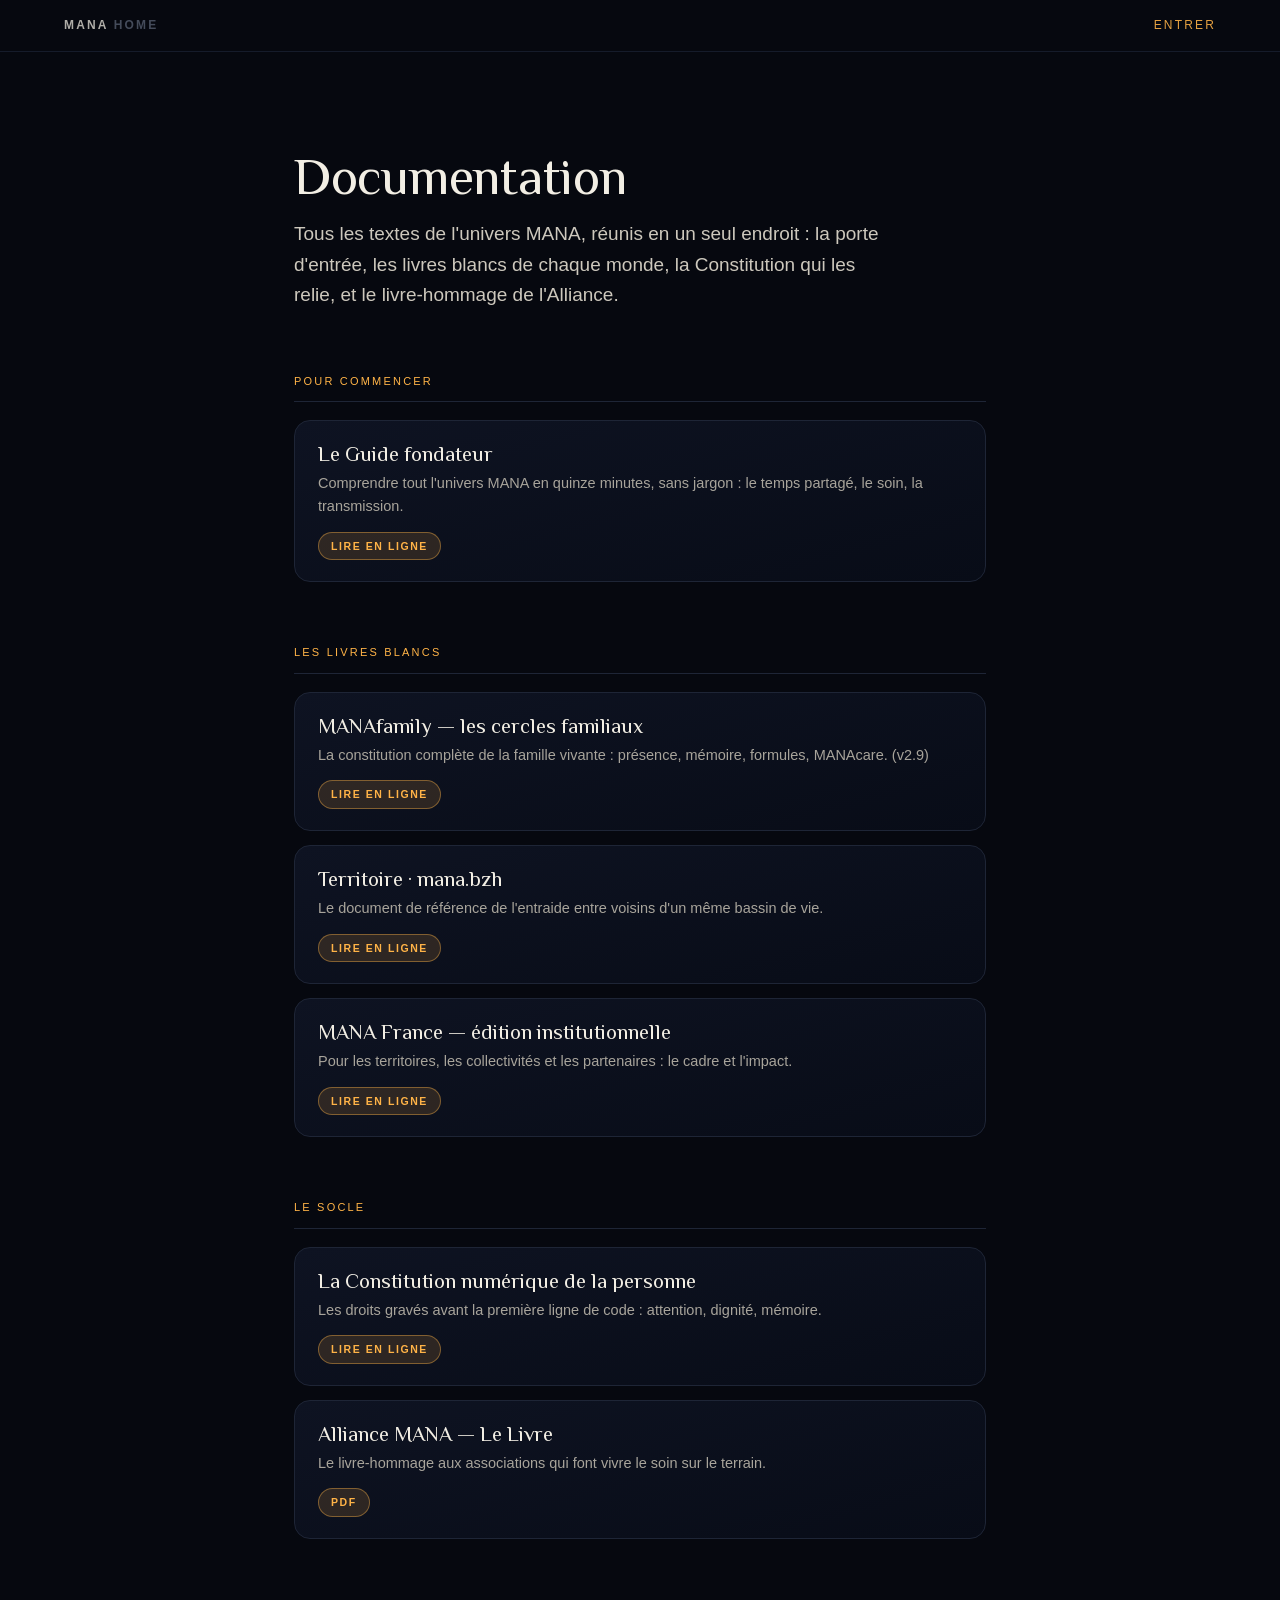
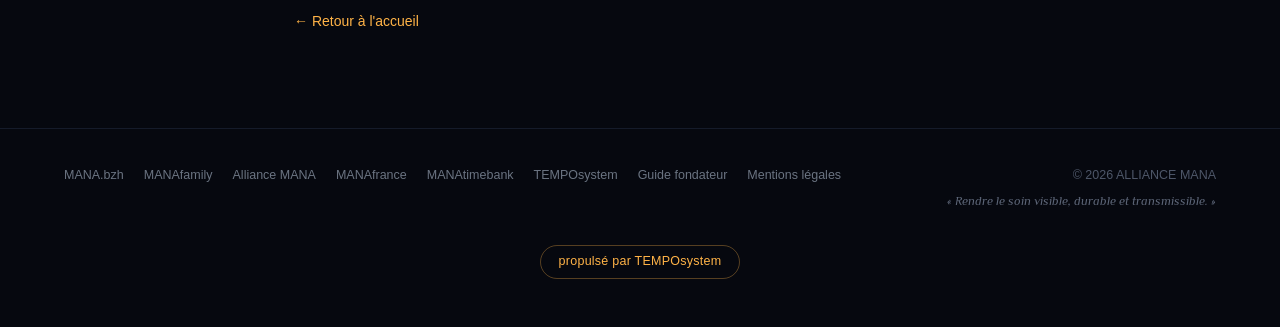
==== commit 21a0f074: "a11y(mobile): zones tactiles des liens secondaires portées à ~44 px Les liens de la barre du haut (1" ====
--- a/documentation.html
+++ b/documentation.html
@@ -50,7 +50,10 @@
   .brand{display:flex;justify-content:space-between;align-items:center;gap:14px;
     padding:16px var(--pad);font-size:12px;letter-spacing:.18em;text-transform:uppercase;
     border-bottom:1px solid #151b2a}
-  .brand a{color:var(--gwenn);text-decoration:none;opacity:.72;transition:opacity .2s}
+  .brand a{color:var(--gwenn);text-decoration:none;opacity:.72;transition:opacity .2s;
+    /* zone tactile confortable sans changer l'aspect : le padding agrandit
+       la cible, la marge négative annule l'effet sur la mise en page */
+    padding:12px 6px;margin:-12px -6px}
   .brand a:hover{opacity:1}
   .brand .mark{font-weight:600}
   .brand .mark .dim{color:var(--granit)}
@@ -84,12 +87,15 @@
   .back{display:inline-block;margin-top:clamp(44px,6vw,60px);color:var(--mana);
     text-decoration:none;font-size:14px;font-weight:500}
   .back:hover{text-decoration:underline;text-underline-offset:4px}
+  .back{padding:11px 0}   /* zone tactile ; pas de marge négative ici,
+                            elle écraserait le margin-top du lien de retour */
 
   footer{padding:36px var(--pad) 48px;border-top:1px solid #151b2a}
   .foot-in{max-width:1180px;margin:0 auto;display:flex;justify-content:space-between;
     gap:22px;flex-wrap:wrap;font-size:12.5px;color:#4e5769}
-  .foot-links{display:flex;flex-wrap:wrap;gap:8px 20px}
-  .foot-links a{color:#6b7482;text-decoration:none;transition:color .2s}
+  .foot-links{display:flex;flex-wrap:wrap;gap:24px 20px}
+  .foot-links a{color:#6b7482;text-decoration:none;transition:color .2s;
+    padding:12px 0;margin:-12px 0}
   .foot-links a:hover{color:var(--mana)}
   .foot-bas{display:flex;flex-direction:column;gap:6px;text-align:right}
   .foot-bas .devise{font-family:var(--display);font-style:italic;color:var(--granit)}
